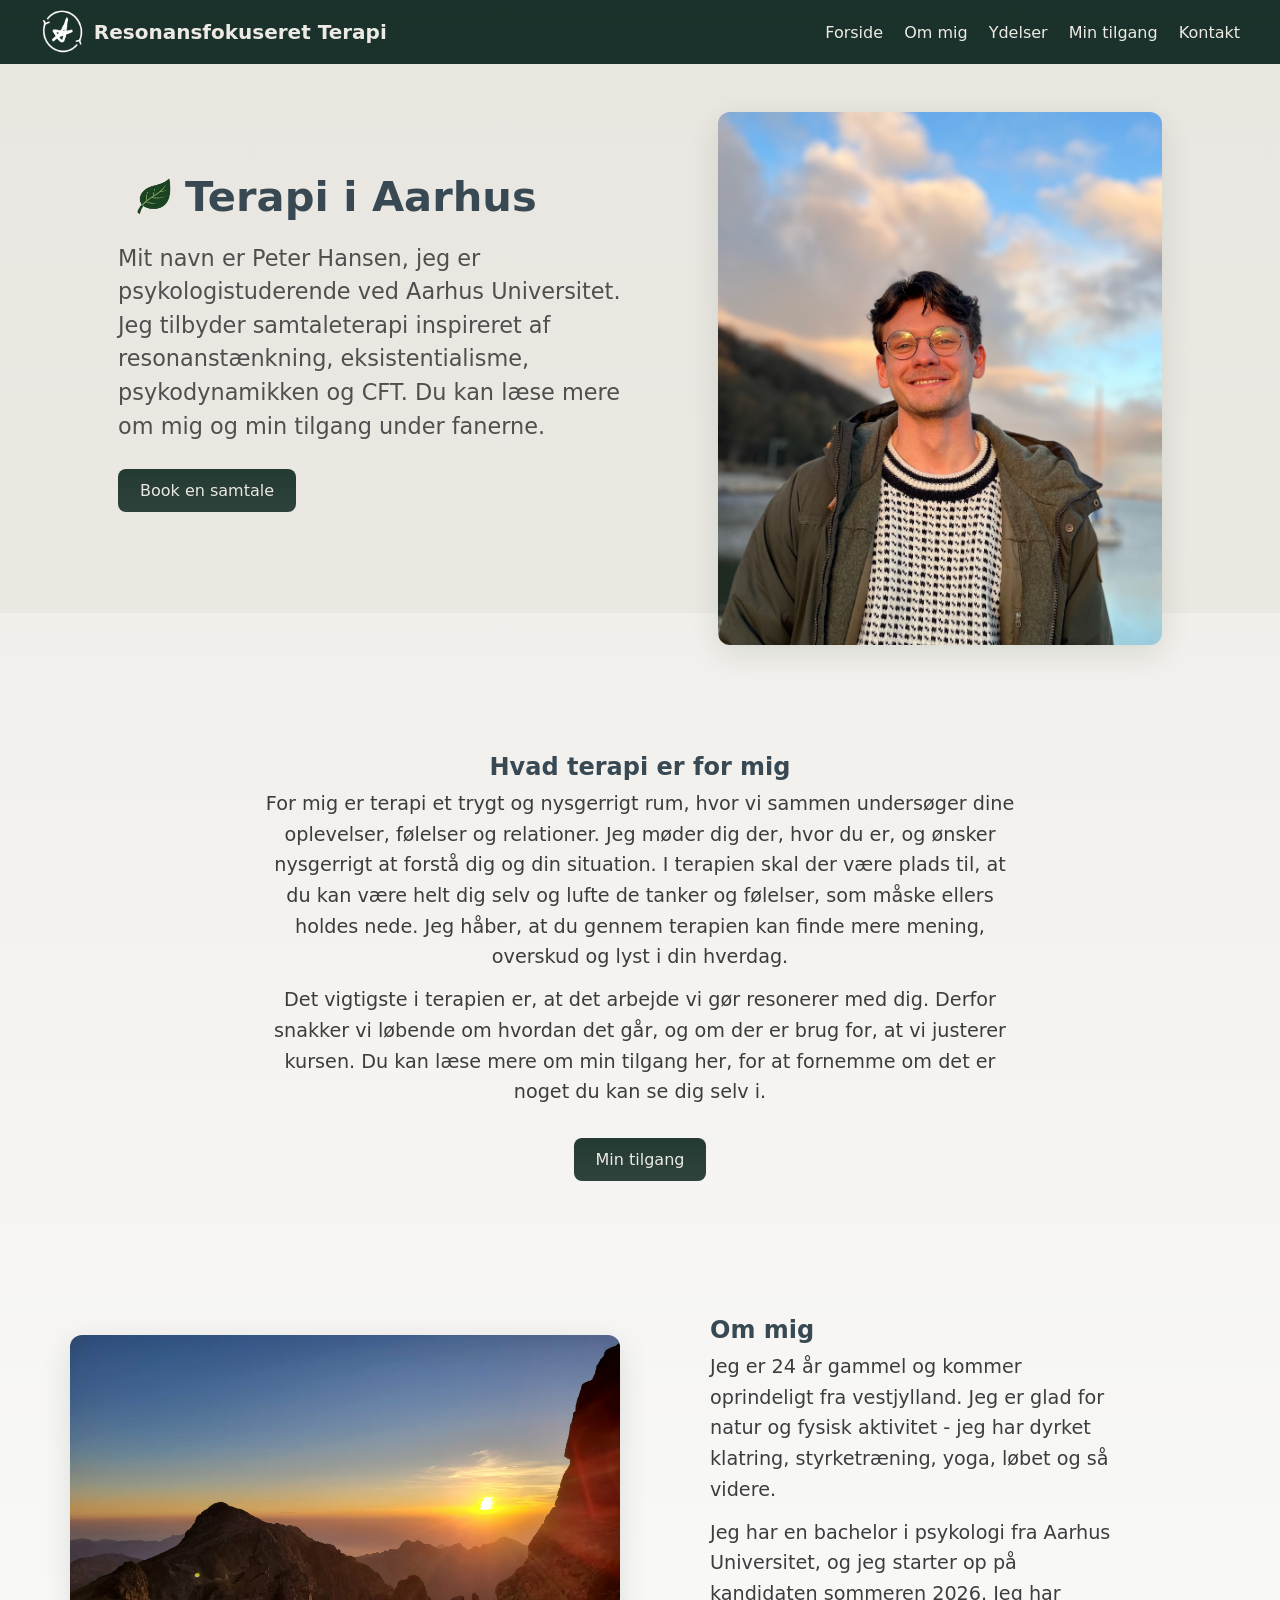
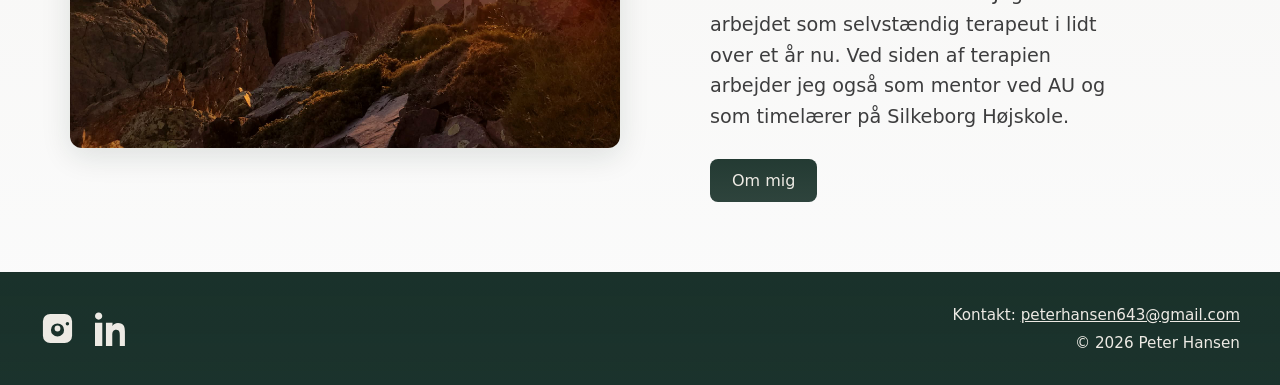
==== index.html @ 518ae694 "Rename Index.html to index.html for GitHub Pages" ====
<!DOCTYPE html>
<html lang="da">
<head>
  <meta charset="UTF-8">
  <meta name="viewport" content="width=device-width,initial-scale=1">
  <title>RFT - Aarhus</title>
  <meta name="description" content="Samtaleterapi og undervisning med fokus på nærvær, praktiske værktøjer og balance i hverdagen.">
  <meta name="keywords" content="terapi, samtaleterapi, parterapi, stress, angst, trivsel, undervisning">
  <meta name="author" content="Dit Navn">
  <link rel="canonical" href="Index.html">
  <meta property="og:title" content="Dit Navn | Terapi">
  <meta property="og:description" content="Samtaleterapi og undervisning med fokus på nærvær og konkrete værktøjer.">
  <meta property="og:type" content="website">
  <meta property="og:locale" content="da_DK">
  <meta name="twitter:card" content="summary">
  <link rel="icon" type="image/png" href="/my-favicon/favicon-96x96.png" sizes="96x96" />
  <link rel="icon" type="image/svg+xml" href="/my-favicon/favicon.svg" />
  <link rel="shortcut icon" href="/my-favicon/favicon.ico" />
  <link rel="apple-touch-icon" sizes="180x180" href="/my-favicon/apple-touch-icon.png" />
  <link rel="manifest" href="/my-favicon/site.webmanifest" />
  <link rel="stylesheet" href="style.css">
</head>
<body class="home">

  <header class="site-header">
    <div class="container header-inner">
      <a href="Index.html" class="brand" aria-label="Forside">
        <img src="images/logo.png" alt="Logo" class="site-logo">
        <h1 class="site-title">Resonansfokuseret Terapi</h1>
      </a>
      <nav class="main-nav">
        <a href="Index.html">Forside</a>
        <a href="about.html">Om mig</a>
        <a href="services.html">Ydelser</a>
        <a href="approach.html">Min tilgang</a>
        <a href="contact.html">Kontakt</a>
      </nav>
      <button class="mobile-menu-toggle" aria-label="Åben menu" aria-expanded="false">
        <span class="hamburger"></span>
      </button>
      <nav class="mobile-nav" aria-hidden="true">
        <a href="Index.html">Forside</a>
        <a href="about.html">Om mig</a>
        <a href="services.html">Ydelser</a>
        <a href="approach.html">Min tilgang</a>
        <a href="contact.html">Kontakt</a>
      </nav>
    </div>
  </header>

  <main>
    <section class="hero">
      <div class="container hero-grid">
        <div class="hero-left">
          <h2 class="with-icon">Terapi i Aarhus</h2>
          <p>Mit navn er Peter Hansen, jeg er psykologistuderende ved Aarhus Universitet. Jeg tilbyder samtaleterapi inspireret af resonanstænkning, eksistentialisme, psykodynamikken og CFT. Du kan læse mere om mig og min tilgang under fanerne.</p>
          <a href="contact.html" class="button">Book en samtale</a>
        </div>
        <div class="hero-right">
          <img src="images/profil.webp" alt="Profilbillede" loading="lazy">
        </div>
      </div>
    </section>

    <section class="therapy container">
      <h3>Hvad terapi er for mig</h3>
      <p class="desktop-only">For mig er terapi et trygt og nysgerrigt rum, hvor vi sammen undersøger dine oplevelser, følelser og relationer. Jeg møder dig der, hvor du er, og ønsker nysgerrigt at forstå dig og din situation. I terapien skal der være plads til, at du kan være helt dig selv og lufte de tanker og følelser, som måske ellers holdes nede. Jeg håber, at du gennem terapien kan finde mere mening, overskud og lyst i din hverdag.</p>
      <p class="desktop-only">Det vigtigste i terapien er, at det arbejde vi gør resonerer med dig. Derfor snakker vi løbende om hvordan det går, og om der er brug for, at vi justerer kursen. Du kan læse mere om min tilgang her, for at fornemme om det er noget du kan se dig selv i.</p>
      <p class="mobile-only">For mig er terapi et trygt og nysgerrigt rum, hvor vi sammen undersøger dine oplevelser, følelser og relationer. Jeg møder dig der, hvor du er, og ønsker nysgerrigt at forstå dig og din situation. Jeg håber, at du gennem terapien kan finde mere mening, overskud og lyst i din hverdag.</p>
      <a href="approach.html" class="button">Min tilgang</a>
    </section>

    <section class="about container about-section">
      <div class="about-grid">
        <div class="about-left">
          <img src="images/sunset.webp" alt="Om mig" loading="lazy">
        </div>
        <div class="about-right">
          <h3>Om mig</h3>
          <p>Jeg er 24 år gammel og kommer oprindeligt fra vestjylland. Jeg er glad for natur og fysisk aktivitet - jeg har dyrket klatring, styrketræning, yoga, løbet og så videre.</p>
          <p>Jeg har en bachelor i psykologi fra Aarhus Universitet, og jeg starter op på kandidaten sommeren 2026. Jeg har arbejdet som selvstændig terapeut i lidt over et år nu. Ved siden af terapien arbejder jeg også som mentor ved AU og som timelærer på Silkeborg Højskole.</p>
          <a href="about.html" class="button">Om mig</a>
        </div>
      </div>
    </section>
  </main>

  <footer class="site-footer">
    <div class="container">
      <div class="footer-left">
        <div class="footer-social">
          <a href="https://www.instagram.com/resonansfokuseret_terapi/" target="_blank" rel="noopener noreferrer" aria-label="Instagram">
            <svg viewBox="0 0 24 24" aria-hidden="true" focusable="false" xmlns="http://www.w3.org/2000/svg"><path d="M7 2h10a5 5 0 0 1 5 5v10a5 5 0 0 1-5 5H7a5 5 0 0 1-5-5V7a5 5 0 0 1 5-5zm5 6.5A4.5 4.5 0 1 0 16.5 13 4.5 4.5 0 0 0 12 8.5zm6.8-.9a1.2 1.2 0 1 0 1.2 1.2 1.2 1.2 0 0 0-1.2-1.2zM12 10a2 2 0 1 1-2 2 2 2 0 0 1 2-2z"/></svg>
          </a>
          <a href="https://www.linkedin.com/in/peter-hansen-698b96294" target="_blank" rel="noopener noreferrer" aria-label="LinkedIn">
            <svg viewBox="0 0 24 24" aria-hidden="true" focusable="false" xmlns="http://www.w3.org/2000/svg"><path d="M4.98 3.5C4.98 4.88 3.88 6 2.5 6S0 4.88 0 3.5 1.12 1 2.5 1 4.98 2.12 4.98 3.5zM0 8h5v16H0V8zm7.5 0H12v2.2h.07c.52-.98 1.8-2.01 3.7-2.01 4 0 4.74 2.63 4.74 6.05V24H17v-7.2c0-1.72-.03-3.94-2.4-3.94-2.4 0-2.76 1.87-2.76 3.8V24H7.5V8z"/></svg>
          </a>
        </div>
      </div>
      <div class="footer-right">
        <p><span class="desktop-only">Kontakt: </span><a href="mailto:peterhansen643@gmail.com">peterhansen643@gmail.com</a></p>
        <p>© 2026 Peter Hansen</p>
      </div>
    </div>
  </footer>

  <script>
    (function(){
      var header = document.querySelector('.site-header');
      if(!header) return;
      var btn = header.querySelector('.mobile-menu-toggle');
      var nav = header.querySelector('.mobile-nav');
      if(!btn || !nav) return;
      function closeNav(){
        nav.classList.remove('open');
        nav.setAttribute('aria-hidden','true');
        btn.setAttribute('aria-expanded','false');
      }

      function outsideHandler(e){
        if(!header.contains(e.target)){
          closeNav();
          document.removeEventListener('click', outsideHandler);
          document.removeEventListener('keydown', escHandler);
          window.removeEventListener('scroll', scrollHandler);
          document.removeEventListener('touchmove', scrollHandler);
        }
      }

      function escHandler(e){
        if(e.key === 'Escape'){
          closeNav();
          document.removeEventListener('click', outsideHandler);
          document.removeEventListener('keydown', escHandler);
          window.removeEventListener('scroll', scrollHandler);
          document.removeEventListener('touchmove', scrollHandler);
        }
      }

      function scrollHandler(){
        closeNav();
        document.removeEventListener('click', outsideHandler);
        document.removeEventListener('keydown', escHandler);
        window.removeEventListener('scroll', scrollHandler);
        document.removeEventListener('touchmove', scrollHandler);
      }

      btn.addEventListener('click', function(e){
        e.stopPropagation();
        var opened = nav.classList.toggle('open');
        nav.setAttribute('aria-hidden', opened ? 'false' : 'true');
        btn.setAttribute('aria-expanded', opened ? 'true' : 'false');
        if(opened){
          setTimeout(function(){
            document.addEventListener('click', outsideHandler);
            document.addEventListener('keydown', escHandler);
            window.addEventListener('scroll', scrollHandler, {passive:true});
            document.addEventListener('touchmove', scrollHandler, {passive:true});
          },0);
        } else {
          document.removeEventListener('click', outsideHandler);
          document.removeEventListener('keydown', escHandler);
          window.removeEventListener('scroll', scrollHandler);
          document.removeEventListener('touchmove', scrollHandler);
        }
      });

      nav.addEventListener('click', function(e){ e.stopPropagation(); });
    })();
  </script>

  </body>
  </html>
---- style.css ----
:root{
  --bg: #EDEAE4;
  --paper: #DCD8D0;
  --primary: #384953;
  --ink: #2D2D2E;
  --border: #DBDDBD;
  --wood: #645B39;
  --accent: #966A4B;
  --max-w: 1000px;
}

/* Homepage: make the sunset/about-left image visually 90vw and centered on mobile */
@media (max-width:900px){
  .home .about-left img{
    width:90vw !important;
    max-width:90vw !important;
    margin:0 5vw !important;
    display:block !important;
    box-sizing:border-box !important;
  }
}

/* Ensure consistent left/right inset for all text inside the approach page on mobile */
@media (max-width:900px){
  .approach-page{
    padding-left:18px !important;
    padding-right:18px !important;
    box-sizing:border-box;
  }
  .approach-page h2,
  .approach-page p,
  .approach-page .approach-text,
  .approach-page .pair-text{
    margin-left:0 !important;
    margin-right:0 !important;
    padding-left:0 !important;
    padding-right:0 !important;
    box-sizing:border-box;
  }
}
/* Mobile: slightly larger headings that include the icon */
@media (max-width:900px){
  .with-icon{font-size:1.4rem !important;line-height:1.25 !important}
}

*{box-sizing:border-box}

body {
  font-family: system-ui, -apple-system, "Segoe UI", Roboto, Arial, sans-serif;
  margin: 0;
  color: var(--ink);
  background: linear-gradient(180deg, var(--bg), rgba(56,73,83,0.02));
  -webkit-font-smoothing:antialiased;
}

/* Layout: make page a column so footer can stick to bottom when content is short */
body{display:flex;flex-direction:column;min-height:100vh}
main{flex:1}

.container{
  max-width: var(--max-w);
  margin: 0 auto;
  padding: 0 20px;
}

/* Tweak spacing for the about page main heading on mobile: less space above,
   more space below so layout reads better on narrow screens */
@media (max-width:900px){
  .about-page .about-text h2{margin-top:8px !important; margin-bottom:14px !important}
}

/* Further refine about page mobile spacing: increase space under h2, reduce
   gap between intro text and photo */
@media (max-width:900px){
  .about-page .about-text h2{margin-bottom:22px !important}
  .about-page .about-text p{margin-bottom:12px}
  .about-page .about-intro{gap:12px}
  .about-page .about-photo img{margin-top:8px !important}
}

/* Tighten spacing and make photo 80% width on mobile */
@media (max-width:900px){
  .about-page .about-intro{gap:8px !important}
  .about-page .about-text p{margin-bottom:8px !important}
  .about-page .about-photo img{max-width:80% !important;width:80% !important;margin-top:4px !important}
}

/* Ensure the about photo is centered on mobile */
@media (max-width:900px){
  .about-page .about-photo{justify-content:center !important;display:flex !important}
  .about-page .about-photo img{margin-left:auto !important;margin-right:auto !important;display:block !important}
}

.site-header{
  background-color: var(--primary);
  background-image: linear-gradient(180deg, #183028f2, #183028e6);
}
/* Ensure header can anchor absolute-positioned mobile nav */
.site-header{position:relative;z-index:1000}

/* Make header/footer containers full width so their contents can reach closer to the page edges */
.site-header .container,
.site-footer .container{
  max-width: 100%;
  height: 4rem;
  margin: 0; /* ensure the container spans the full viewport */
  padding: 0 40px; /* larger horizontal padding so content isn't flush to the edge */
}

.site-header .header-inner{
  width: 100%;
}

.site-header .site-title{color:var(--bg)}
.site-header .main-nav a{color:var(--bg)}
.site-header .main-nav a:hover{opacity:0.9}

.header-inner{
  display:flex;
  align-items:center;
  justify-content:space-between;
  padding:20px 0;
}

.site-logo{height:48px;width:auto;margin-right:0;display:block}
.brand{display:flex;align-items:center;gap:10px;text-decoration:none;color:inherit}
.site-title{margin:0;color:var(--primary);font-size:1.25rem;display:flex;align-items:center}

/* Small inline logo placed inside the site title (homepage) */
.site-title .title-logo{width:28px;height:auto;margin-right:8px;display:inline-block;vertical-align:middle}
@media (max-width:600px){
  .site-title .title-logo{width:22px;margin-right:6px}
}

.main-nav a{color:var(--primary);text-decoration:none;margin-left:16px;font-weight:500}
.main-nav a:hover{color:var(--primary);opacity:0.85}

.hero{
  background-color:var(--bg);
  position:relative;
  overflow:visible;
}
.hero .container{max-width:1100px}
.hero::before{content:"";position:absolute;inset:0;background:linear-gradient(180deg, rgba(56,73,83,0.02), rgba(56,73,83,0.01));pointer-events:none}
.hero-grid{display:flex;align-items:center;gap:40px}
.hero-left{flex:1;text-align:left;padding:8px}
.hero-right{flex:0 0 460px;display:flex;justify-content:center;padding:8px;transform: translateY(40px);}
.hero-right img{width:100%;max-width:460px;border-radius:12px;box-shadow:0 8px 30px rgba(18,40,30,0.12);object-fit:cover}
.hero .hero-left h2{color:var(--primary);font-size:2.4rem;margin:0 5px 12px}
.hero .hero-left p{max-width:640px;margin:0 0 12px;color:rgba(45,45,46,0.82);font-size:1.4rem; line-height: 1.5;}

@media (max-width:900px){
  .hero-grid{flex-direction:column}
  .hero-right{flex:0 0 auto;transform:none;display:flex;justify-content:center;margin-top:18px}
  .hero-right img{max-width:100%;height:auto}
  .hero{padding:50px 0}
}

/* About section: mobile-only adjustments — center text/button and smaller image under text */
@media (max-width:900px){
  .about-section .about-grid{flex-direction:column;gap:18px}
  .about-right{width:100%;text-align:center}
  .about-right h3{font-size:1.5rem;margin-top:24px;margin-bottom:8px;color:var(--primary)}
  .about-right p{font-size:1.2rem;line-height:1.6;color:rgba(45,45,46,0.92);margin:8px auto 12px}
  .about-right .button{display:inline-block;margin:14px auto}
  .about-left{order:2;display:block}
  .about-left img{max-width:240px;width:70%;height:auto;margin:10px auto 0;display:block;transform:none;border-radius:10px}
}

/* Therapy: show alternate paragraph on mobile and add small horizontal margins */
.therapy .mobile-only{display:none}
.therapy .desktop-only{display:block}

@media (max-width:900px){
  .therapy .desktop-only{display:none}
  .therapy .mobile-only{display:block;margin:0 18px;color:rgba(45,45,46,0.92);font-size:1.15rem;line-height:1.6}
}



.button{display:inline-block;background:linear-gradient(180deg, rgba(24,48,40,0.95), rgba(24,48,40,0.9));color:var(--bg);padding:12px 22px;border-radius:8px;text-decoration:none;margin-top:14px;}
.button:hover{filter:brightness(0.95)}

/* Heading icon: default = small colored dot on non-home pages; homepage uses image */
.with-icon{display:inline-flex;align-items:center}
.with-icon::before{
  /* default: simple dot (used on all pages unless overridden by .home) */
  content:"";
  display:inline-block;
  width:10px;height:10px;margin-left:6px;margin-right:10px;flex:0 0 10px;
  background-color:#183028f2;border-radius:50%;
}

/* Homepage override: use the full image icon */
.home .with-icon::before{
  content:"";
  display:inline-block;
  width:65px;height:65px;margin-left:2px;margin-right:4px;flex:0 0 56px;
  background-image: url("images/icon.png");
  background-size:65px 65px;background-repeat:no-repeat;background-position:center;
  background-color:transparent;border-radius:0;
}

@media (max-width:900px){
  .approach-page .approach-intro{margin-top:6px !important}
  .approach-page .approach-photo img{max-width:90% !important;width:90% !important;margin:6px auto 0 !important;display:block !important}
  /* Reduce top spacing above the first h3 inside the services intro on mobile */
  .services .services-text article h3{margin-top:13px !important}
  /* Reduce space above the paragraph that follows the services-intro block */
  .services .services-intro + p{margin-top:1px !important}
  /* On mobile the grid becomes column: prevent the left column's fixed
     flex-basis (set for desktop) from becoming a large height value. */
  .about-left{flex:0 0 auto; width:100%}
  .about-left img{max-width:80%;width:80%;height:auto;margin:10px auto 0;display:block;transform:none;border-radius:10px}
}

/* Ensure the main about heading is indented the same as the intro text on mobile */
@media (max-width:900px){
  .about-page .about-text h2{padding-left:18px;padding-right:18px;box-sizing:border-box}
}

/* Align following headings, paragraphs and button to the same horizontal inset as
   the intro text on mobile */
@media (max-width:900px){
  .about-page > h3,
  .about-page > p {
    padding-left:18px !important;
    padding-right:18px !important;
    box-sizing:border-box;
  }
  .about-page .button{
    display:inline-block !important;
    margin:16px 18px 0 !important;
  }
}

/* Slightly larger body text for the about page (only top-level h3/p inside .about-page) */
.about-page > h3{font-size:1.5rem;margin-top:35px;margin-bottom:8px;color:var(--primary)}
.about-page > p{font-size:1.2rem;line-height:1.6;color:rgba(45,45,46,0.92);margin-bottom:12px}

/* Adjust margin-top for paragraphs in the about page */
.about-page > p{margin-top:8px;}

@media (max-width:900px){
  /* Remove the large section padding (inline style) on small screens and
     remove any top margin on the intro so the image sits closer to the
     preceding text. */
  .approach-page{padding-top:6px !important;padding-bottom:18px !important}
  .approach-page .approach-intro{margin-top:0 !important}
  /* Make all approach-page images narrower and centered on mobile */
  .approach-page .approach-photo img,
  .approach-page .pair-photo img,
  .approach-page .approach-pair .pair-photo img,
  .approach-page .approach-pair.img40 .pair-photo img{
    max-width:90% !important;
    width:90% !important;
    margin:0 auto !important;
    display:block !important;
  }
}
.services-list li{background:var(--paper);padding:16px;border-radius:8px;box-shadow:0 1px 6px rgba(56,73,83,0.04);color:#233; border-left:4px solid var(--primary)}

.gallery{padding:30px 0}
.gallery-grid{display:grid;grid-template-columns:repeat(auto-fit,minmax(220px,1fr));gap:14px}

/* About section on homepage: text left, image right */
.about-section{padding-top:40px;margin-bottom: 70px;}
.about-grid{display:flex;align-items:center;gap:0;}
.about-right{flex:1;text-align:left}
.about-right h3{color:var(--primary);margin-bottom:8px}
.about-right p{color:rgba(45,45,46,0.88);line-height:1.6;margin:8px 0}
.about-left{flex:0 0 550px;display:flex;justify-content:flex-start}
/* make the image scale to the left column so the right column can grow */
.about-left img{width:100%;max-width:550px;height:auto;border-radius:12px;box-shadow:0 8px 30px rgba(18,40,30,0.12);object-fit:cover;transform:translateX(-90px)}

@media (max-width:900px){
  .about-grid{flex-direction:column-reverse;gap:18px}
  .about-right img{max-width:100%;height:auto}
  .about-left img{width:100%;max-width:100%;height:auto;transform:none}
}

/* Constrain about page profile image specifically (override if necessary) */
.about-page .about-photo img,
.about-photo img{
  width:100%;
  max-width:220px;
  height:auto;
  border-radius:10px;
  box-shadow:0 8px 24px rgba(18,40,30,0.12);
  object-fit:cover;
  transform:none !important;
}

/* Layout for the about page intro: 75% text / 25% photo */
.about-page .about-intro{display:flex;align-items:flex-start;gap:20px;margin-bottom:0;}
.about-page .about-text{flex:0 0 60%}
.about-page .about-text p{font-size: 1.3rem;line-height: 1.8rem;}
.about-page .about-text h2{font-size: 2.5rem;margin-bottom: 10px;margin-top: 60px;}
.about-page .about-photo{flex:0 0 40%;display:flex;justify-content:flex-end}
.about-page .about-photo img{margin-top:50px;width:100%;max-width:400px;height:auto;border-radius:10px;box-shadow:0 8px 24px rgba(18,40,30,0.12);object-fit:cover}

.container.about-page {line-height: 1.4rem;}

@media (max-width:900px){
  .about-page .about-intro{flex-direction:column;gap:25px}
  .about-page .about-photo{justify-content:flex-start}
  .about-page .about-photo img{max-width:100%}
}

@media (max-width:900px){
  .about-page .about-photo img,
  .about-photo img{max-width:100%}
}

.therapy{padding:105px 0 60px;text-align:center}
.therapy h3{font-size:1.5rem;margin-top:35px;margin-bottom:8px;color:var(--primary)}
.therapy p{max-width:760px;margin:8px auto;color:rgba(45,45,46,0.92);font-size:1.2rem;line-height:1.6;margin-bottom:12px}
.therapy .button{margin-top:18px}

/* Match about page typography for homepage about-section */
.about-section h3{font-size:1.5rem;margin-top:35px;margin-bottom:8px;color:var(--primary)}
.about-section p{font-size:1.2rem;line-height:1.6;color:rgba(45,45,46,0.92);margin-top:8px;margin-bottom:12px}

@media (max-width:600px){
  .therapy h3,.about-section h3{font-size:1.12rem}
  .therapy p,.about-section p{font-size:1rem}
}

/* Services page: match about page typography */
.services h2{font-size:2rem;color:var(--primary);margin-bottom:12px}
.services h3{font-size:1.5rem;margin-top:35px;margin-bottom:8px;color:var(--primary)}
.services p{font-size:1.2rem;line-height:1.6;color:rgba(45,45,46,0.92);margin-top:8px;margin-bottom:12px}
.services ul{max-width:760px;margin:8px 0 18px 0;color:rgba(45,45,46,0.92);line-height:1.6}

/* Contact page typography: match about/services for consistent look */
.contact-page h2{font-size:2rem;color:var(--primary);margin-bottom:12px}
.contact-page p{font-size:1.2rem;line-height:1.6;color:rgba(45,45,46,0.92);margin-top:8px;margin-bottom:12px}

@media (max-width:600px){
  .contact-page h2{font-size:1.12rem}
  .contact-page p{font-size:1rem}
}

/* Mobile: increase space above the Contact page h2 and increase its size
   — add ~15px to the previous top margin so the heading sits visibly lower. */
@media (max-width:900px){
  .contact-page h2{margin-top:37px !important;margin-bottom:10px !important;font-size:1.75rem !important}
}

/* Contact grid: text left (60%), image right (40%) */
.contact-grid{display:flex;align-items:flex-start;gap:24px}
.contact-grid .contact-text{flex:0 0 60%}
.contact-grid .contact-photo{flex:0 0 40%;display:flex;justify-content:flex-end}
.contact-grid .contact-photo img{width:100%;height:auto;border-radius:10px;box-shadow:0 8px 24px rgba(18,40,30,0.12);object-fit:cover}
.contact-grid .contact-text {margin-top: 30px;}

@media (max-width:900px){
  .contact-grid{flex-direction:column;gap:18px}
  .contact-grid .contact-photo{justify-content:flex-start}
  .contact-grid .contact-photo img{max-width:100%}
}

/* Add horizontal inset for contact text on mobile so content doesn't touch edges */
@media (max-width:900px){
  .contact-grid .contact-text{padding-left:18px !important;padding-right:18px !important;box-sizing:border-box}
}

/* Ensure contact image visually fills most of the viewport on mobile */
@media (max-width:900px){
  .contact-grid .contact-photo img{
    width:90vw !important;
    max-width:90vw !important;
    margin:0 5vw !important;
    display:block !important;
    box-sizing:border-box !important;
  }
}

/* Prevent main from stretching to fill viewport on mobile so footer sits close to content */
@media (max-width:900px){
  main{flex:0 0 auto}
}

/* Fix: remove large vertical gap on the Contact page for small screens.
   The page had an inline `padding:40px 0;` on the section and
   `.contact-text` also used `margin-top:30px;` which together created
   a much larger gap than the h2 margin alone. Override these only on
   mobile so desktop is unchanged. */
@media (max-width:900px){
  .contact-page{padding-top:12px !important;padding-bottom:18px !important}
  .contact-grid .contact-text{margin-top:0 !important;padding-top:10px !important}
  .contact-page .contact-text h2{margin-top:6px !important}
}

/* Larger gap before the second article heading (Korte kurser og workshops) */
.services article + article h3{margin-top:48px}

@media (max-width:600px){
  .services h3{font-size:1.12rem}
  .services p{font-size:1rem}
}

/* Services page: tighten heading spacing and slightly reduce list font-size on mobile */
@media (max-width:900px){
  /* stronger selectors: match actual DOM structure and ensure rules apply */
  .services .services-text h2{margin-bottom:5px !important}
  .services ul{margin:4px 0 2px 0 !important; padding-left:18px !important}
  .services ul li{font-size:1rem !important}
  .services .services-intro + p{margin-top:1px !important}
  /* Make article paragraphs inside .services-text match list font-size on mobile */
  .services .services-text article p{font-size:1rem !important;line-height:1.6 !important;margin-bottom:10px !important}
}
.services-intro{display:flex;align-items:flex-start;gap:20px;margin-top:20px;margin-bottom:26px}
.services-text{flex:0 0 55%}
.services-text h2{font-size:2.5rem;margin-bottom:10px;color:var(--primary)}
.services-text p,.services-text ul{font-size:1.2rem;line-height:1.6;color:rgba(45,45,46,0.92)}
.services-photo{flex:0 0 45%;display:flex;justify-content:flex-end;padding-top:130px}
.services-photo img{width:100%;max-width:380px;border-radius:10px;box-shadow:0 8px 24px rgba(18,40,30,0.12);object-fit:cover}
.services > p:last-child{margin-bottom:50px;}
@media (max-width:900px){
  .services-intro{flex-direction:column-reverse;gap:14px}
  .services-photo{justify-content:flex-start;padding-top:0}
  .services-photo img{max-width:100%}
}
.img-card{background:var(--paper);border-radius:10px;overflow:hidden;box-shadow:0 6px 22px rgba(56,73,83,0.06)}
.img-card img{display:block;width:100%;height:220px;object-fit:cover}
.img-caption{padding:10px 12px;color:var(--primary);font-size:0.95rem}

.small{color:var(--primary);font-size:0.9rem}

.site-footer{padding:24px 0;border-top:1px solid rgba(0,0,0,0.06);background-color:var(--primary);background-image:linear-gradient(180deg, rgba(24,48,40,0.95), rgba(24,48,40,0.9));font-size:0.95rem;color:var(--bg)}
.site-footer a{color:var(--bg)}
.site-footer .container{display:flex;align-items:center;justify-content:space-between;gap:16px}
.footer-left{display:flex;align-items:center;gap:12px}
.footer-right p{margin:0;}
.footer-right{display:flex;flex-direction:column;align-items:flex-end;gap:10px;}
.footer-social{display:flex;align-items:center;gap:20px}
.footer-social a{display:inline-flex;align-items:center;justify-content:center;color:var(--bg);text-decoration:none}
.footer-social svg{width:35px;height:35px;fill:currentColor}

@media (max-width:600px){
  .site-footer .container{flex-direction:column;align-items:center;text-align:center}
  .footer-right{text-align:center}
}

@media (max-width:600px){
  .site-header .container,
  .site-footer .container{padding:0 20px}
}

@media (max-width:600px){
  .header-inner{flex-direction:row;gap:12px;align-items:center;justify-content:space-between}
  .site-title{font-size:1.1rem}
  .site-logo{height:40px}
  .main-nav a{margin-left:0;margin-right:14px}
  .hero h2{font-size:1.3rem}
  .therapy{padding:40px 0 40px}
  /* ensure header container auto-height on very small screens */
  .site-header .container{height:auto;padding:10px 16px}
}

@media (max-width:420px){
  .hero .hero-left h2{font-size:2rem;line-height:1.25}
}

/* Global helper classes for mobile/desktop visibility */
.mobile-only{display:none}
.desktop-only{display:inline}
@media (max-width:900px){
  .mobile-only{display:inline}
  .desktop-only{display:none}
}

/* Ensure mobile-only paragraphs behave as blocks on small screens */
@media (max-width:900px){
  p.mobile-only, .about-page .mobile-only{display:block;margin:0 18px 12px;color:rgba(45,45,46,0.92);font-size:1.2rem;line-height:1.6}
}

/* Mobile menu styles: hide desktop nav on small screens, show toggle */
.mobile-menu-toggle{display:none;background:none;border:0;padding:8px;cursor:pointer}
.mobile-menu-toggle .hamburger{display:block;width:22px;height:2px;background:var(--bg);position:relative}
.mobile-menu-toggle .hamburger::before,.mobile-menu-toggle .hamburger::after{content:"";position:absolute;left:0;width:22px;height:2px;background:var(--bg)}
.mobile-menu-toggle .hamburger::before{top:-7px}
.mobile-menu-toggle .hamburger::after{top:7px}

.mobile-nav{display:none;flex-direction:column;background:var(--paper);padding:12px;border-radius:8px;box-shadow:0 6px 20px rgba(18,40,30,0.08);margin-top:8px}
.mobile-nav a{padding:10px 8px;color:var(--primary);text-decoration:none;border-bottom:1px solid rgba(0,0,0,0.04)}
.mobile-nav a:last-child{border-bottom:0}
.mobile-nav.open{display:flex}

@media (max-width:900px){
  .main-nav{display:none}
  .mobile-menu-toggle{display:inline-flex}
  /* ensure header container can grow so mobile nav isn't clipped */
  .site-header .container{height:auto;padding:12px 20px}
  .header-inner{flex-direction:row;align-items:center;justify-content:space-between}
  .brand{margin-right:auto}
  /* position dropdown below header without expanding it */
  .mobile-nav{position:absolute;left:12px;right:12px;top:100%;margin-top:8px;z-index:1000}
}

@media (min-width:901px){
  .mobile-nav{display:none !important}
  .mobile-menu-toggle{display:none !important}
}

/* Homepage: slightly larger hero h2 on desktop for better emphasis */
@media (min-width:901px){
  .home .hero .hero-left h2.with-icon{
    font-size:2.6rem !important;
    line-height:1.2 !important;
  }
}

/* Also increase the homepage hero H2 on mobile so it's more prominent */
@media (max-width:900px){
  .home .hero .hero-left h2.with-icon{
    font-size:2.0rem !important;
    line-height:1.18 !important;
  }
}

/* Approach page: text left, relatively large image top-right, full-width body paragraphs below */
.approach-page .approach-intro{display:flex;align-items:flex-start;gap:24px;margin-bottom:50px;margin-top: 30px;}
.approach-page .approach-text{flex:0 0 40%}
.approach-page .approach-text h2{font-size:2rem;color:var(--primary);margin-top:8px;margin-bottom:10px}
.approach-page .approach-text p{font-size:1.18rem;line-height:1.7;color:rgba(45,45,46,0.92)}
.approach-page .approach-photo{flex:0 0 60%;display:flex;justify-content:flex-end}
.approach-page .approach-photo img{width:100%;max-width:none;border-radius:12px;box-shadow:0 8px 30px rgba(18,40,30,0.12);object-fit:cover}
.approach-page .approach-body{margin-top:18px}
.approach-page .approach-body p{font-size:1.12rem;line-height:1.7;margin-bottom:14px;color:rgba(45,45,46,0.92)}

@media (max-width:900px){
  .approach-page .approach-intro{flex-direction:column-reverse;gap:18px}
  .approach-page .approach-photo{justify-content:flex-start}
  .approach-page .approach-photo img{max-width:100%}
}

/* Pair block: image left, text right for subsections like 'Eksistentialisme' */
.approach-pair{display:flex;align-items:flex-start;gap:20px;margin-top: 20px;}
.approach-pair .pair-photo{flex:0 0 60%;display:flex;justify-content:flex-start}
.approach-pair .pair-photo img{width:100%;height:auto;border-radius:10px;box-shadow:0 8px 24px rgba(18,40,30,0.12);object-fit:cover;margin-top:80px;}
.approach-pair .pair-text{flex:0 0 40%}
.approach-pair .pair-text h2{margin-top:45px;margin-left: 20px;color:var(--primary);font-size:1.6rem}
.approach-pair .pair-text p{font-size:1.12rem;margin-left: 20px;padding-right:40px;line-height:1.7;color:rgba(45,45,46,0.92)}

@media (max-width:900px){
  .approach-pair{flex-direction:column;gap:14px}
  .approach-pair .pair-photo{order:0}
  .approach-pair .pair-text{order:1}
  .approach-pair .pair-photo img{max-width:100%}
}

/* Variant: small image (40% width) when used for subsections */
.approach-pair.img40 .pair-photo{flex:0 0 45%}
.approach-pair.img40 .pair-text{flex:0 0 55%}
.approach-pair.img40 .pair-photo img{width:100%;height:auto}

@media (max-width:900px){
  .approach-pair.img40{flex-direction:column;gap:14px}
  .approach-pair.img40 .pair-photo{order:0}
  .approach-pair.img40 .pair-text{order:1}
}

/* Force-mobile overrides for the homepage/about-section to ensure styles apply
   even if other rules appear later in the stylesheet. Keeps desktop unchanged. */
@media (max-width:900px){
  .about-section .about-grid{flex-direction:column;gap:18px}
  .about-left{order:2;display:block}
  .about-left img{max-width:80%;width:80%;height:auto;margin:10px auto 0;display:block;transform:none;border-radius:10px}
  .about-right{width:100%;text-align:center!important}
  .about-right h3{font-size:1.5rem;margin-top:24px;margin-bottom:8px;;color:var(--primary)}
  .about-right p{font-size:1.2rem;line-height:1.6;color:rgba(45,45,46,0.92);margin:8px auto 12px}
  .about-right .button{display:inline-block;margin:14px auto}
}

/* Reduce space below about-section on mobile so footer is 30px away */
@media (max-width:900px){
  .about-section{margin-bottom:30px}
}

/* Mobile footer layout: keep icons same size, place them to the left and text to the right, with slightly smaller text */
@media (max-width:600px){
  .site-footer .container{flex-direction:row;align-items:center;justify-content:space-between;padding:12px 20px}
  .footer-left{order:0}
  .footer-right{order:1;display:flex;flex-direction:column;align-items:flex-end;text-align:right;gap:6px;font-size:0.88rem}
  .footer-right p{margin:0;font-size:0.88rem}
  .footer-social{order:0;margin-right:8px}
  .footer-social a{margin-right:8px}
  .site-footer .container{width:100%}
}

/* Strong, late mobile override: ensure .about-left does not keep its desktop
   flex-basis when the about grid stacks vertically. Placed late so it wins
   the cascade on mobile devices. */
@media (max-width:900px){
  .about-section .about-grid .about-left{
    flex: 0 0 auto !important;
    width: 100% !important;
    height: auto !important;
    min-height: 0 !important;
  }
  .about-section .about-grid .about-left img{
    max-width: 80% !important;
    width: 80% !important;
    height: auto !important;
    margin: 10px auto 0 !important;
    display:block !important;
  }
}

/* Approach page: reduce top spacing above the intro image and limit image
   width to 80% on mobile for a tighter layout */
@media (max-width:900px){
  .approach-page .approach-intro{margin-top:0 !important}
  .approach-page .approach-photo img{max-width:90% !important;width:90% !important;margin:8px auto 0 !important;display:block !important}
}

/* High-specificity mobile override: make approach images use 90vw so they
   visually fill more of the viewport on small screens and ignore container
   padding that would otherwise shrink them. */
@media (max-width:900px){
  .approach-page img,
  .approach-page .approach-photo img,
  .approach-page .pair-photo img,
  .approach-page .approach-pair .pair-photo img{
    width:90vw !important;
    max-width:90vw !important;
    margin-left:0 !important;
    margin-right:0 !important;
    padding-left:0 !important;
    padding-right:0 !important;
    display:block !important;
    box-sizing:border-box !important;
  }
}

/* Extra specific rule for the smaller variant used at the bottom of the page */
@media (max-width:900px){
  section.approach-page .approach-pair.img40 .pair-photo img{
    width:90vw !important;
    max-width:90vw !important;
    margin-left:0 !important;
    margin-right:0 !important;
    padding-left:0 !important;
    padding-right:0 !important;
    display:block !important;
    box-sizing:border-box !important;
  }
}

/* Strong, late override specifically for the homepage about image so
   it can visually span the viewport on small screens despite other rules */
@media (max-width:900px){
  .home .about-section .about-grid .about-left img,
  .home .about-left img{
    width:90vw !important;
    max-width:90vw !important;
    margin:0 !important;
    display:block !important;
    box-sizing:border-box !important;
    position:relative !important;
    left:50% !important;
    transform:translateX(-50%) !important;
  }
}
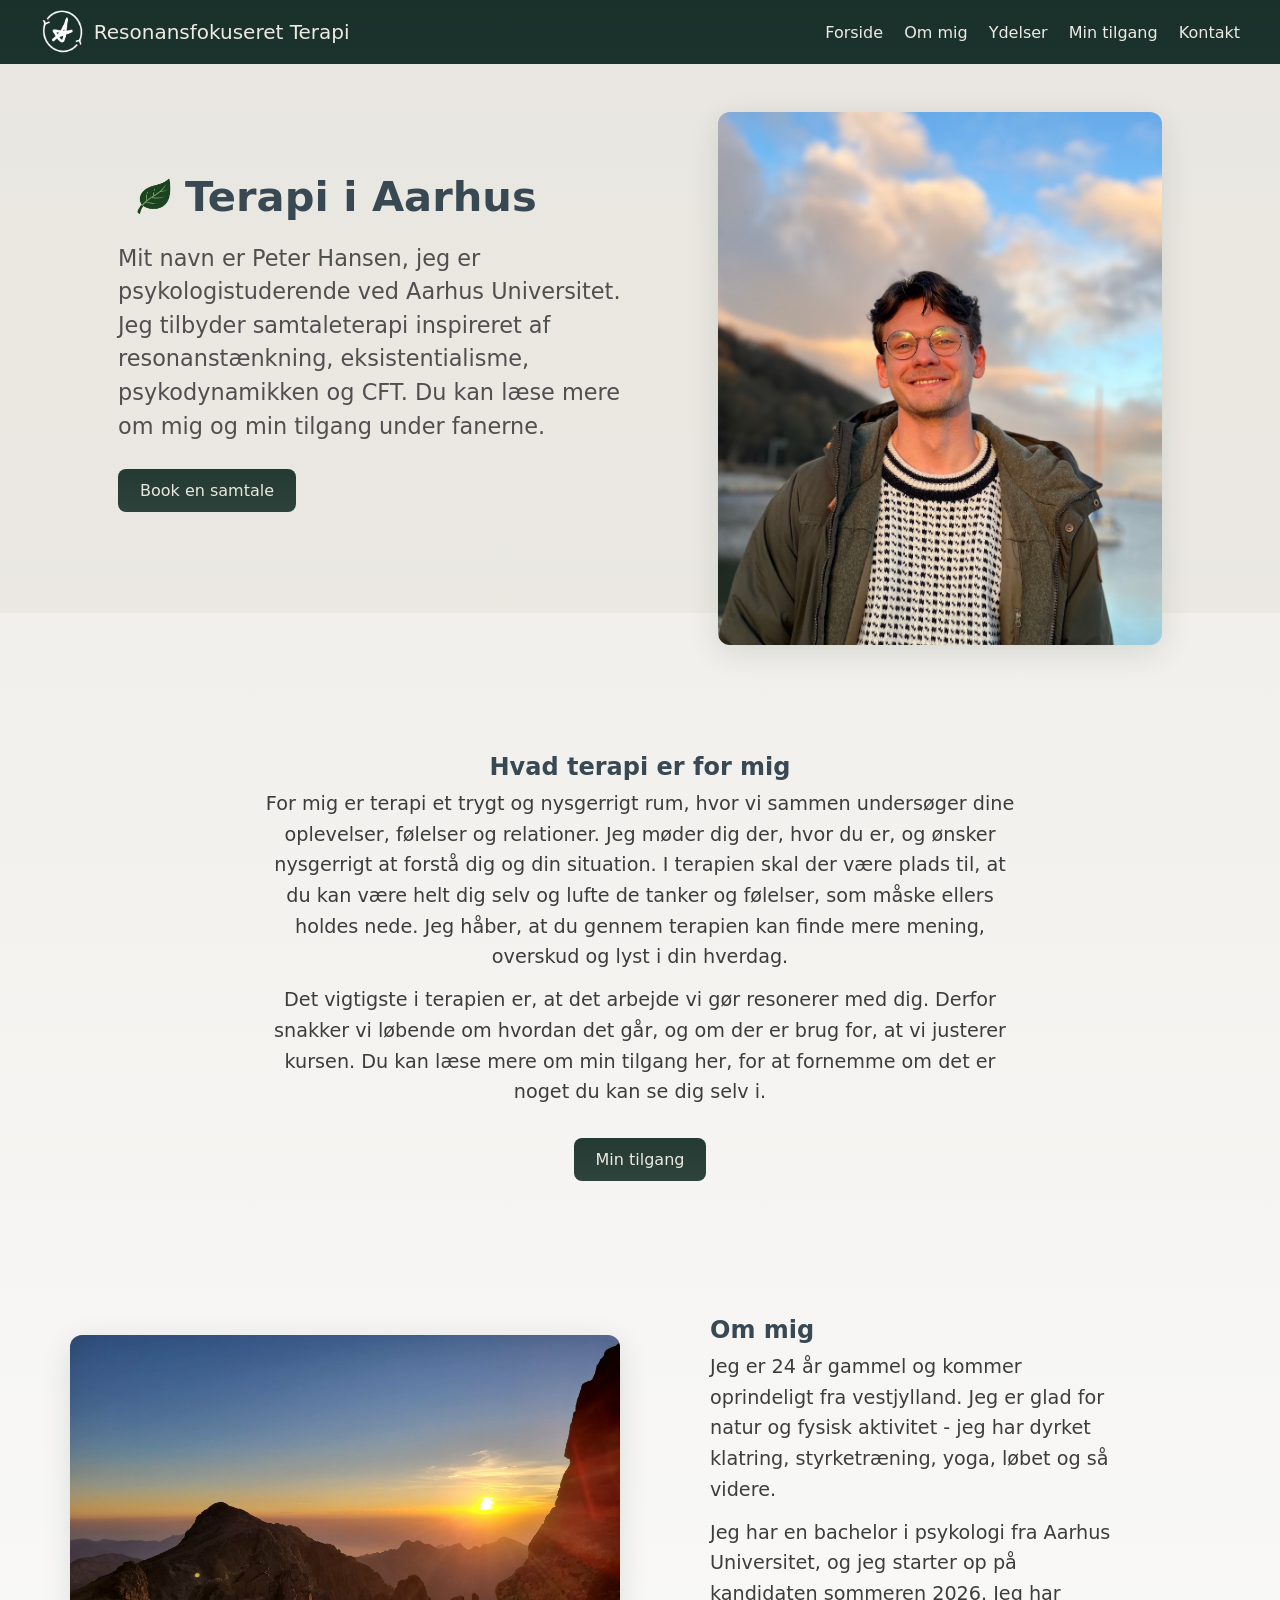
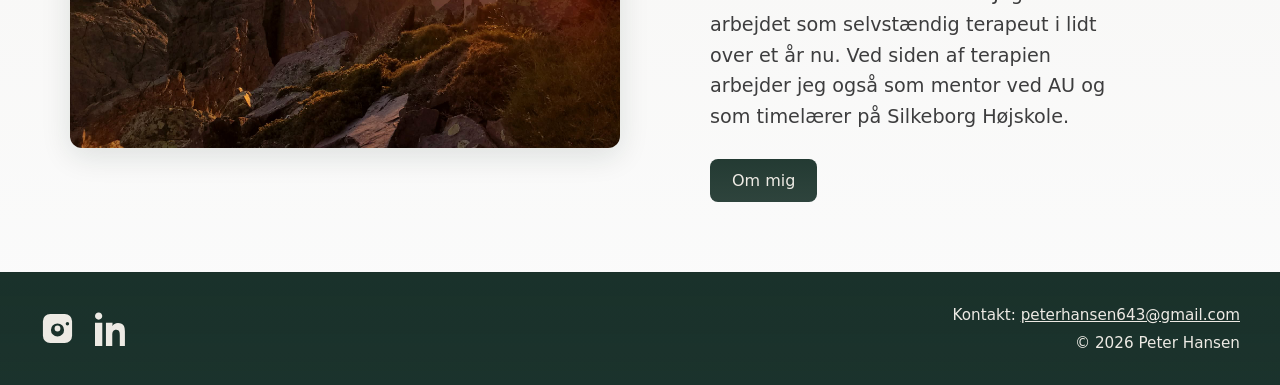
==== commit 393e1dd5: "Opdatering af SEO" ====
--- a/index.html
+++ b/index.html
@@ -3,33 +3,95 @@
 <head>
   <meta charset="UTF-8">
   <meta name="viewport" content="width=device-width,initial-scale=1">
-  <title>RFT - Aarhus</title>
-  <meta name="description" content="Samtaleterapi og undervisning med fokus på nærvær, praktiske værktøjer og balance i hverdagen.">
-  <meta name="keywords" content="terapi, samtaleterapi, parterapi, stress, angst, trivsel, undervisning">
-  <meta name="author" content="Dit Navn">
-  <link rel="canonical" href="Index.html">
-  <meta property="og:title" content="Dit Navn | Terapi">
-  <meta property="og:description" content="Samtaleterapi og undervisning med fokus på nærvær og konkrete værktøjer.">
+  <title>Samtaleterapi i Aarhus | Resonansfokuseret Terapi</title>
+  <meta name="description" content="Samtaleterapi og undervisning i Aarhus ved Peter Hansen. Resonansfokuseret tilgang inspireret af Hartmut Rosa, humanisme, eksistentialisme og CFT.">
+  <meta name="keywords" content="samtaleterapi aarhus, terapi aarhus, resonans, hartmut rosa, humanisme, eksistentialisme, compassion fokuseret terapi, cft, undervisning psykologi">
+  <meta name="author" content="Peter Hansen">
+  <meta name="robots" content="index,follow,max-image-preview:large,max-snippet:-1,max-video-preview:-1">
+  <meta name="theme-color" content="#183028">
+  <link rel="canonical" href="https://www.resonansfokuseretterapi.dk/">
+  <link rel="alternate" hreflang="da-DK" href="https://www.resonansfokuseretterapi.dk/">
+  <meta property="og:title" content="Samtaleterapi i Aarhus | Resonansfokuseret Terapi">
+  <meta property="og:description" content="Samtaleterapi og undervisning i Aarhus med fokus på resonans, nærvær og konkrete værktøjer.">
   <meta property="og:type" content="website">
+  <meta property="og:url" content="https://www.resonansfokuseretterapi.dk/">
+  <meta property="og:site_name" content="Resonansfokuseret Terapi">
   <meta property="og:locale" content="da_DK">
-  <meta name="twitter:card" content="summary">
+  <meta property="og:image" content="https://www.resonansfokuseretterapi.dk/images/profil.webp">
+  <meta property="og:image:alt" content="Peter Hansen tilbyder samtaleterapi i Aarhus">
+  <meta name="twitter:card" content="summary_large_image">
+  <meta name="twitter:title" content="Samtaleterapi i Aarhus | Resonansfokuseret Terapi">
+  <meta name="twitter:description" content="Terapi og undervisning i Aarhus inspireret af resonans, humanisme, eksistentialisme og CFT.">
+  <meta name="twitter:image" content="https://www.resonansfokuseretterapi.dk/images/profil.webp">
   <link rel="icon" type="image/png" href="/my-favicon/favicon-96x96.png" sizes="96x96" />
   <link rel="icon" type="image/svg+xml" href="/my-favicon/favicon.svg" />
   <link rel="shortcut icon" href="/my-favicon/favicon.ico" />
   <link rel="apple-touch-icon" sizes="180x180" href="/my-favicon/apple-touch-icon.png" />
   <link rel="manifest" href="/my-favicon/site.webmanifest" />
+  <script type="application/ld+json">
+  {
+    "@context": "https://schema.org",
+    "@graph": [
+      {
+        "@type": "WebSite",
+        "@id": "https://www.resonansfokuseretterapi.dk/#website",
+        "url": "https://www.resonansfokuseretterapi.dk/",
+        "name": "Resonansfokuseret Terapi",
+        "inLanguage": "da-DK"
+      },
+      {
+        "@type": "Person",
+        "@id": "https://www.resonansfokuseretterapi.dk/#person",
+        "name": "Peter Hansen",
+        "jobTitle": "Psykologistuderende og terapeut",
+        "url": "https://www.resonansfokuseretterapi.dk/about.html",
+        "email": "mailto:peterhansen643@gmail.com",
+        "telephone": "+45 50 47 98 77",
+        "sameAs": [
+          "https://www.instagram.com/resonansfokuseret_terapi/",
+          "https://www.linkedin.com/in/peter-hansen-698b96294"
+        ],
+        "address": {
+          "@type": "PostalAddress",
+          "addressLocality": "Aarhus",
+          "addressCountry": "DK"
+        }
+      },
+      {
+        "@type": "ProfessionalService",
+        "@id": "https://www.resonansfokuseretterapi.dk/#practice",
+        "name": "Resonansfokuseret Terapi",
+        "url": "https://www.resonansfokuseretterapi.dk/",
+        "description": "Samtaleterapi og undervisning i Aarhus inspireret af resonans, Hartmut Rosa, humanisme, eksistentialisme og Compassion Fokuseret Terapi.",
+        "areaServed": {
+          "@type": "City",
+          "name": "Aarhus"
+        },
+        "founder": {
+          "@id": "https://www.resonansfokuseretterapi.dk/#person"
+        },
+        "email": "mailto:peterhansen643@gmail.com",
+        "telephone": "+45 50 47 98 77",
+        "sameAs": [
+          "https://www.instagram.com/resonansfokuseret_terapi/",
+          "https://www.linkedin.com/in/peter-hansen-698b96294"
+        ]
+      }
+    ]
+  }
+  </script>
   <link rel="stylesheet" href="style.css">
 </head>
 <body class="home">
 
   <header class="site-header">
     <div class="container header-inner">
-      <a href="Index.html" class="brand" aria-label="Forside">
-        <img src="images/logo.png" alt="Logo" class="site-logo">
-        <h1 class="site-title">Resonansfokuseret Terapi</h1>
+      <a href="index.html" class="brand" aria-label="Forside">
+        <img src="images/logo.png" alt="Resonansfokuseret Terapi logo" class="site-logo">
+        <p class="site-title">Resonansfokuseret Terapi</p>
       </a>
       <nav class="main-nav">
-        <a href="Index.html">Forside</a>
+        <a href="index.html">Forside</a>
         <a href="about.html">Om mig</a>
         <a href="services.html">Ydelser</a>
         <a href="approach.html">Min tilgang</a>
@@ -39,7 +101,7 @@
         <span class="hamburger"></span>
       </button>
       <nav class="mobile-nav" aria-hidden="true">
-        <a href="Index.html">Forside</a>
+        <a href="index.html">Forside</a>
         <a href="about.html">Om mig</a>
         <a href="services.html">Ydelser</a>
         <a href="approach.html">Min tilgang</a>
@@ -52,18 +114,18 @@
     <section class="hero">
       <div class="container hero-grid">
         <div class="hero-left">
-          <h2 class="with-icon">Terapi i Aarhus</h2>
+          <h1 class="with-icon">Terapi i Aarhus</h1>
           <p>Mit navn er Peter Hansen, jeg er psykologistuderende ved Aarhus Universitet. Jeg tilbyder samtaleterapi inspireret af resonanstænkning, eksistentialisme, psykodynamikken og CFT. Du kan læse mere om mig og min tilgang under fanerne.</p>
           <a href="contact.html" class="button">Book en samtale</a>
         </div>
         <div class="hero-right">
-          <img src="images/profil.webp" alt="Profilbillede" loading="lazy">
+          <img src="images/profil.webp" alt="Peter Hansen, terapeut og psykologistuderende i Aarhus" loading="lazy">
         </div>
       </div>
     </section>
 
     <section class="therapy container">
-      <h3>Hvad terapi er for mig</h3>
+      <h2>Hvad terapi er for mig</h2>
       <p class="desktop-only">For mig er terapi et trygt og nysgerrigt rum, hvor vi sammen undersøger dine oplevelser, følelser og relationer. Jeg møder dig der, hvor du er, og ønsker nysgerrigt at forstå dig og din situation. I terapien skal der være plads til, at du kan være helt dig selv og lufte de tanker og følelser, som måske ellers holdes nede. Jeg håber, at du gennem terapien kan finde mere mening, overskud og lyst i din hverdag.</p>
       <p class="desktop-only">Det vigtigste i terapien er, at det arbejde vi gør resonerer med dig. Derfor snakker vi løbende om hvordan det går, og om der er brug for, at vi justerer kursen. Du kan læse mere om min tilgang her, for at fornemme om det er noget du kan se dig selv i.</p>
       <p class="mobile-only">For mig er terapi et trygt og nysgerrigt rum, hvor vi sammen undersøger dine oplevelser, følelser og relationer. Jeg møder dig der, hvor du er, og ønsker nysgerrigt at forstå dig og din situation. Jeg håber, at du gennem terapien kan finde mere mening, overskud og lyst i din hverdag.</p>
@@ -73,10 +135,10 @@
     <section class="about container about-section">
       <div class="about-grid">
         <div class="about-left">
-          <img src="images/sunset.webp" alt="Om mig" loading="lazy">
+          <img src="images/sunset.webp" alt="Naturmotiv der afspejler ro, nærvær og refleksion" loading="lazy">
         </div>
         <div class="about-right">
-          <h3>Om mig</h3>
+          <h2>Om mig</h2>
           <p>Jeg er 24 år gammel og kommer oprindeligt fra vestjylland. Jeg er glad for natur og fysisk aktivitet - jeg har dyrket klatring, styrketræning, yoga, løbet og så videre.</p>
           <p>Jeg har en bachelor i psykologi fra Aarhus Universitet, og jeg starter op på kandidaten sommeren 2026. Jeg har arbejdet som selvstændig terapeut i lidt over et år nu. Ved siden af terapien arbejder jeg også som mentor ved AU og som timelærer på Silkeborg Højskole.</p>
           <a href="about.html" class="button">Om mig</a>
--- a/style.css
+++ b/style.css
@@ -66,12 +66,14 @@
 /* Tweak spacing for the about page main heading on mobile: less space above,
    more space below so layout reads better on narrow screens */
 @media (max-width:900px){
+  .about-page .about-text h1,
   .about-page .about-text h2{margin-top:8px !important; margin-bottom:14px !important}
 }
 
 /* Further refine about page mobile spacing: increase space under h2, reduce
    gap between intro text and photo */
 @media (max-width:900px){
+  .about-page .about-text h1,
   .about-page .about-text h2{margin-bottom:22px !important}
   .about-page .about-text p{margin-bottom:12px}
   .about-page .about-intro{gap:12px}
@@ -126,12 +128,6 @@
 .brand{display:flex;align-items:center;gap:10px;text-decoration:none;color:inherit}
 .site-title{margin:0;color:var(--primary);font-size:1.25rem;display:flex;align-items:center}
 
-/* Small inline logo placed inside the site title (homepage) */
-.site-title .title-logo{width:28px;height:auto;margin-right:8px;display:inline-block;vertical-align:middle}
-@media (max-width:600px){
-  .site-title .title-logo{width:22px;margin-right:6px}
-}
-
 .main-nav a{color:var(--primary);text-decoration:none;margin-left:16px;font-weight:500}
 .main-nav a:hover{color:var(--primary);opacity:0.85}
 
@@ -146,6 +142,7 @@
 .hero-left{flex:1;text-align:left;padding:8px}
 .hero-right{flex:0 0 460px;display:flex;justify-content:center;padding:8px;transform: translateY(40px);}
 .hero-right img{width:100%;max-width:460px;border-radius:12px;box-shadow:0 8px 30px rgba(18,40,30,0.12);object-fit:cover}
+.hero .hero-left h1,
 .hero .hero-left h2{color:var(--primary);font-size:2.4rem;margin:0 5px 12px}
 .hero .hero-left p{max-width:640px;margin:0 0 12px;color:rgba(45,45,46,0.82);font-size:1.4rem; line-height: 1.5;}
 
@@ -160,6 +157,7 @@
 @media (max-width:900px){
   .about-section .about-grid{flex-direction:column;gap:18px}
   .about-right{width:100%;text-align:center}
+  .about-right h2,
   .about-right h3{font-size:1.5rem;margin-top:24px;margin-bottom:8px;color:var(--primary)}
   .about-right p{font-size:1.2rem;line-height:1.6;color:rgba(45,45,46,0.92);margin:8px auto 12px}
   .about-right .button{display:inline-block;margin:14px auto}
@@ -216,12 +214,14 @@
 
 /* Ensure the main about heading is indented the same as the intro text on mobile */
 @media (max-width:900px){
+  .about-page .about-text h1,
   .about-page .about-text h2{padding-left:18px;padding-right:18px;box-sizing:border-box}
 }
 
 /* Align following headings, paragraphs and button to the same horizontal inset as
    the intro text on mobile */
 @media (max-width:900px){
+  .about-page > h2,
   .about-page > h3,
   .about-page > p {
     padding-left:18px !important;
@@ -235,6 +235,7 @@
 }
 
 /* Slightly larger body text for the about page (only top-level h3/p inside .about-page) */
+.about-page > h2,
 .about-page > h3{font-size:1.5rem;margin-top:35px;margin-bottom:8px;color:var(--primary)}
 .about-page > p{font-size:1.2rem;line-height:1.6;color:rgba(45,45,46,0.92);margin-bottom:12px}
 
@@ -267,6 +268,7 @@
 .about-section{padding-top:40px;margin-bottom: 70px;}
 .about-grid{display:flex;align-items:center;gap:0;}
 .about-right{flex:1;text-align:left}
+.about-right h2,
 .about-right h3{color:var(--primary);margin-bottom:8px}
 .about-right p{color:rgba(45,45,46,0.88);line-height:1.6;margin:8px 0}
 .about-left{flex:0 0 550px;display:flex;justify-content:flex-start}
@@ -295,7 +297,8 @@
 .about-page .about-intro{display:flex;align-items:flex-start;gap:20px;margin-bottom:0;}
 .about-page .about-text{flex:0 0 60%}
 .about-page .about-text p{font-size: 1.3rem;line-height: 1.8rem;}
-.about-page .about-text h2{font-size: 2.5rem;margin-bottom: 10px;margin-top: 60px;}
+.about-page .about-text h1,
+.about-page .about-text h2{font-size: 2.5rem;margin-bottom: 15px;margin-top: 60px;}
 .about-page .about-photo{flex:0 0 40%;display:flex;justify-content:flex-end}
 .about-page .about-photo img{margin-top:50px;width:100%;max-width:400px;height:auto;border-radius:10px;box-shadow:0 8px 24px rgba(18,40,30,0.12);object-fit:cover}
 
@@ -313,16 +316,18 @@
 }
 
 .therapy{padding:105px 0 60px;text-align:center}
+.therapy h2,
 .therapy h3{font-size:1.5rem;margin-top:35px;margin-bottom:8px;color:var(--primary)}
 .therapy p{max-width:760px;margin:8px auto;color:rgba(45,45,46,0.92);font-size:1.2rem;line-height:1.6;margin-bottom:12px}
 .therapy .button{margin-top:18px}
 
 /* Match about page typography for homepage about-section */
+.about-section h2,
 .about-section h3{font-size:1.5rem;margin-top:35px;margin-bottom:8px;color:var(--primary)}
 .about-section p{font-size:1.2rem;line-height:1.6;color:rgba(45,45,46,0.92);margin-top:8px;margin-bottom:12px}
 
 @media (max-width:600px){
-  .therapy h3,.about-section h3{font-size:1.12rem}
+  .therapy h2,.therapy h3,.about-section h2,.about-section h3{font-size:1.12rem}
   .therapy p,.about-section p{font-size:1rem}
 }
 
@@ -333,10 +338,12 @@
 .services ul{max-width:760px;margin:8px 0 18px 0;color:rgba(45,45,46,0.92);line-height:1.6}
 
 /* Contact page typography: match about/services for consistent look */
+.contact-page h1,
 .contact-page h2{font-size:2rem;color:var(--primary);margin-bottom:12px}
 .contact-page p{font-size:1.2rem;line-height:1.6;color:rgba(45,45,46,0.92);margin-top:8px;margin-bottom:12px}
 
 @media (max-width:600px){
+  .contact-page h1,
   .contact-page h2{font-size:1.12rem}
   .contact-page p{font-size:1rem}
 }
@@ -344,6 +351,7 @@
 /* Mobile: increase space above the Contact page h2 and increase its size
    — add ~15px to the previous top margin so the heading sits visibly lower. */
 @media (max-width:900px){
+  .contact-page h1,
   .contact-page h2{margin-top:37px !important;margin-bottom:10px !important;font-size:1.75rem !important}
 }
 
@@ -389,6 +397,7 @@
 @media (max-width:900px){
   .contact-page{padding-top:12px !important;padding-bottom:18px !important}
   .contact-grid .contact-text{margin-top:0 !important;padding-top:10px !important}
+  .contact-page .contact-text h1,
   .contact-page .contact-text h2{margin-top:6px !important}
 }
 
@@ -453,6 +462,7 @@
   .site-title{font-size:1.1rem}
   .site-logo{height:40px}
   .main-nav a{margin-left:0;margin-right:14px}
+  .hero h1,
   .hero h2{font-size:1.3rem}
   .therapy{padding:40px 0 40px}
   /* ensure header container auto-height on very small screens */
@@ -460,6 +470,7 @@
 }
 
 @media (max-width:420px){
+  .hero .hero-left h1,
   .hero .hero-left h2{font-size:2rem;line-height:1.25}
 }
 
@@ -506,6 +517,7 @@
 
 /* Homepage: slightly larger hero h2 on desktop for better emphasis */
 @media (min-width:901px){
+  .home .hero .hero-left h1.with-icon,
   .home .hero .hero-left h2.with-icon{
     font-size:2.6rem !important;
     line-height:1.2 !important;
@@ -514,6 +526,7 @@
 
 /* Also increase the homepage hero H2 on mobile so it's more prominent */
 @media (max-width:900px){
+  .home .hero .hero-left h1.with-icon,
   .home .hero .hero-left h2.with-icon{
     font-size:2.0rem !important;
     line-height:1.18 !important;
@@ -523,6 +536,7 @@
 /* Approach page: text left, relatively large image top-right, full-width body paragraphs below */
 .approach-page .approach-intro{display:flex;align-items:flex-start;gap:24px;margin-bottom:50px;margin-top: 30px;}
 .approach-page .approach-text{flex:0 0 40%}
+.approach-page .approach-text h1,
 .approach-page .approach-text h2{font-size:2rem;color:var(--primary);margin-top:8px;margin-bottom:10px}
 .approach-page .approach-text p{font-size:1.18rem;line-height:1.7;color:rgba(45,45,46,0.92)}
 .approach-page .approach-photo{flex:0 0 60%;display:flex;justify-content:flex-end}
@@ -537,11 +551,11 @@
 }
 
 /* Pair block: image left, text right for subsections like 'Eksistentialisme' */
-.approach-pair{display:flex;align-items:flex-start;gap:20px;margin-top: 20px;}
+.approach-pair{display:flex;align-items:flex-start;gap:20px;margin-top: 30px;}
 .approach-pair .pair-photo{flex:0 0 60%;display:flex;justify-content:flex-start}
-.approach-pair .pair-photo img{width:100%;height:auto;border-radius:10px;box-shadow:0 8px 24px rgba(18,40,30,0.12);object-fit:cover;margin-top:80px;}
+.approach-pair .pair-photo img{width:100%;height:auto;border-radius:10px;box-shadow:0 8px 24px rgba(18,40,30,0.12);object-fit:cover;margin-top:40px;}
 .approach-pair .pair-text{flex:0 0 40%}
-.approach-pair .pair-text h2{margin-top:45px;margin-left: 20px;color:var(--primary);font-size:1.6rem}
+.approach-pair .pair-text h2{margin-top:5px;margin-left: 20px;color:var(--primary);font-size:1.6rem}
 .approach-pair .pair-text p{font-size:1.12rem;margin-left: 20px;padding-right:40px;line-height:1.7;color:rgba(45,45,46,0.92)}
 
 @media (max-width:900px){
@@ -562,6 +576,17 @@
   .approach-pair.img40 .pair-text{order:1}
 }
 
+/* Ensure the compassion block's text is pushed down on desktop only.
+   Placed after the .approach-pair rules so it takes precedence. */
+@media (min-width:901px){
+  /* Use transform to visually shift the Compassion block down on desktop only.
+     Transform is non-destructive to layout and won't affect mobile rules. */
+  .approach-pair.img40 .pair-text{
+    transform: translateY(55px) !important;
+    will-change: transform;
+  }
+}
+
 /* Force-mobile overrides for the homepage/about-section to ensure styles apply
    even if other rules appear later in the stylesheet. Keeps desktop unchanged. */
 @media (max-width:900px){
@@ -569,6 +594,7 @@
   .about-left{order:2;display:block}
   .about-left img{max-width:80%;width:80%;height:auto;margin:10px auto 0;display:block;transform:none;border-radius:10px}
   .about-right{width:100%;text-align:center!important}
+  .about-right h2,
   .about-right h3{font-size:1.5rem;margin-top:24px;margin-bottom:8px;;color:var(--primary)}
   .about-right p{font-size:1.2rem;line-height:1.6;color:rgba(45,45,46,0.92);margin:8px auto 12px}
   .about-right .button{display:inline-block;margin:14px auto}
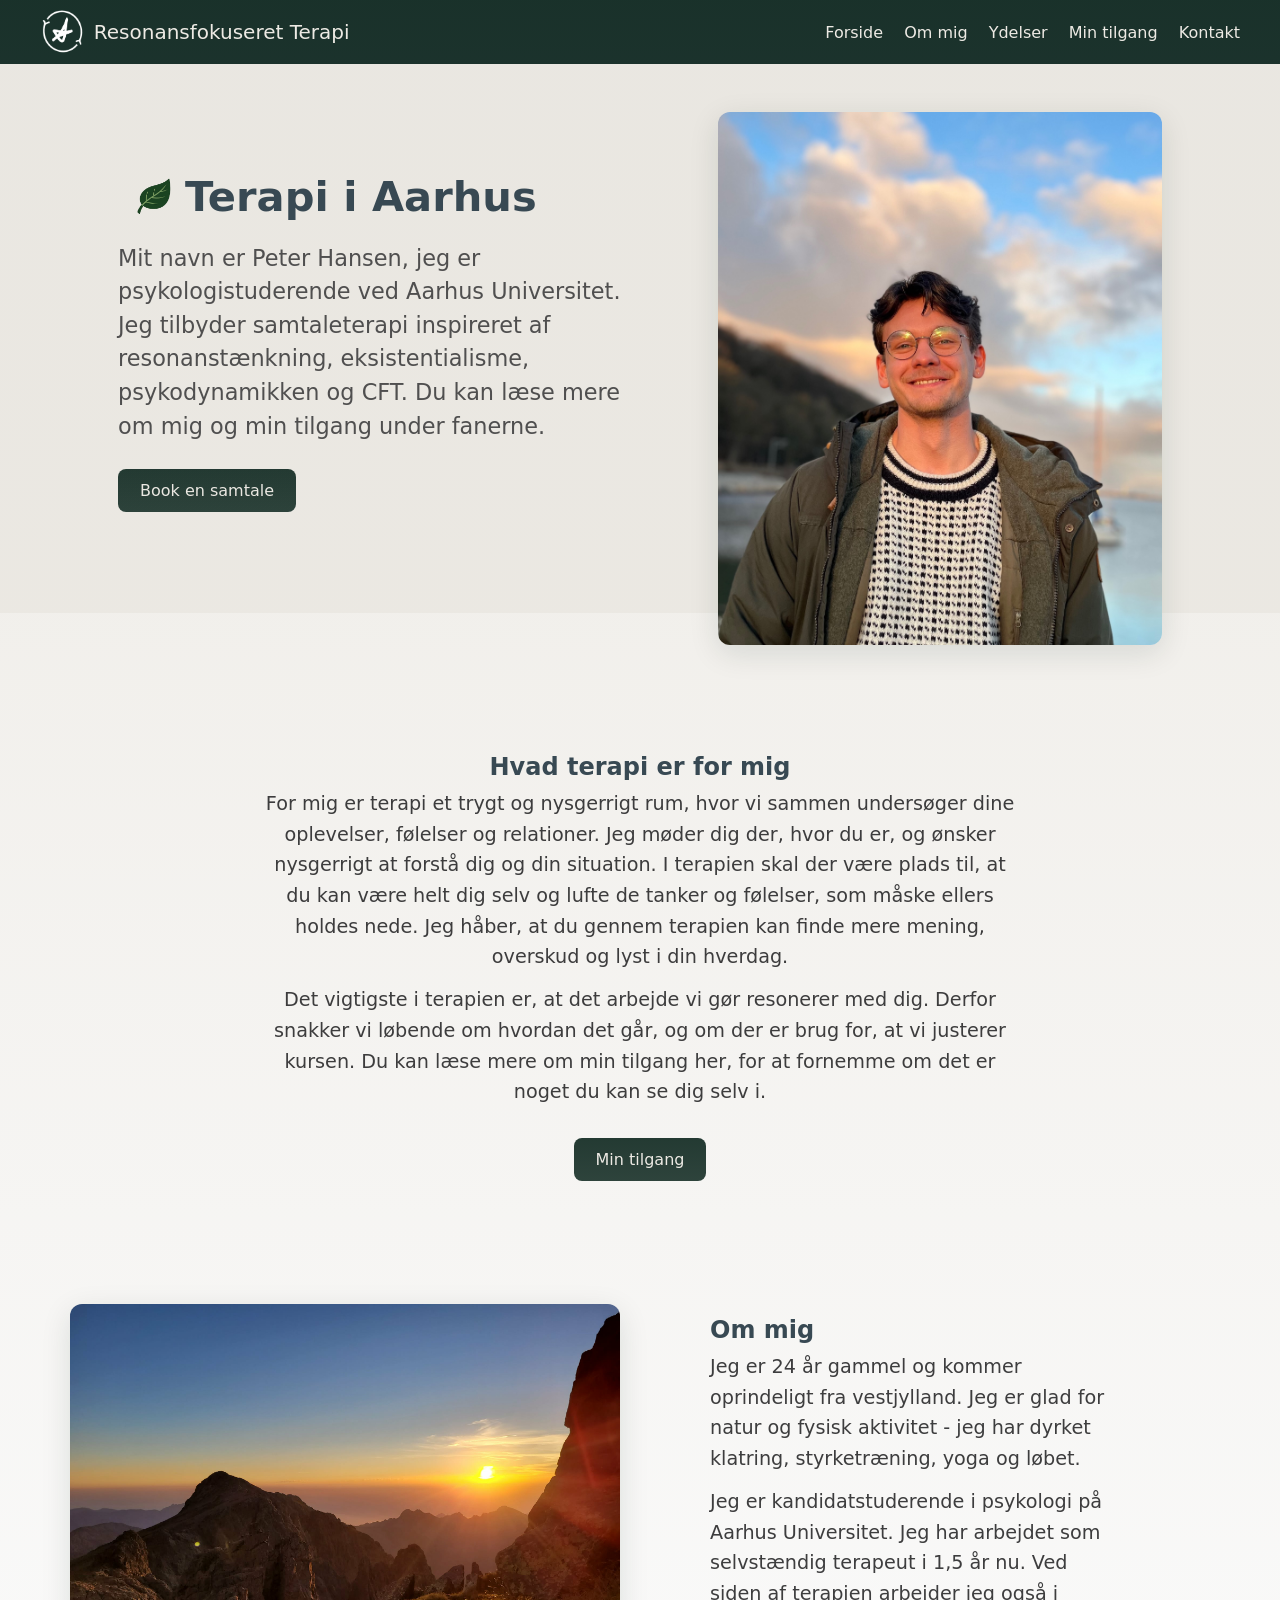
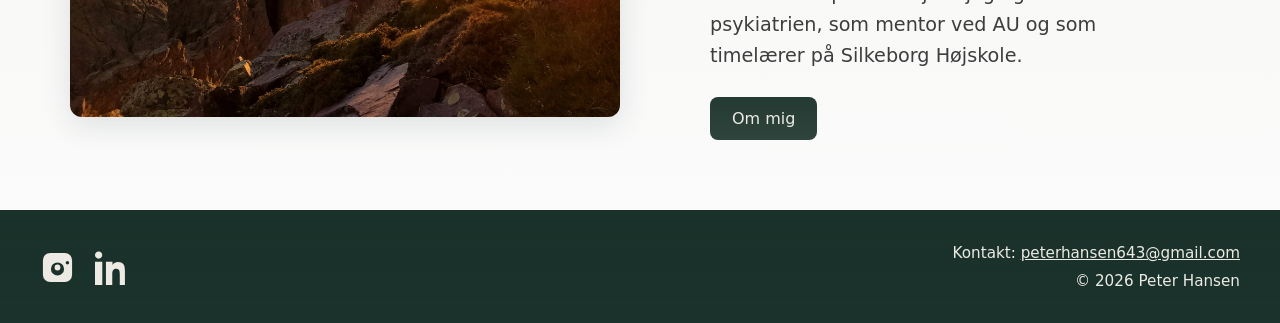
==== commit a936331c: "Justeringer i profilbillede og små tekstændringer" ====
--- a/index.html
+++ b/index.html
@@ -119,7 +119,7 @@
           <a href="contact.html" class="button">Book en samtale</a>
         </div>
         <div class="hero-right">
-          <img src="images/profil.webp" alt="Peter Hansen, terapeut og psykologistuderende i Aarhus" loading="lazy">
+          <img src="images/profil-hero.jpg" alt="Peter Hansen, terapeut og psykologistuderende i Aarhus" loading="lazy">
         </div>
       </div>
     </section>
@@ -139,8 +139,8 @@
         </div>
         <div class="about-right">
           <h2>Om mig</h2>
-          <p>Jeg er 24 år gammel og kommer oprindeligt fra vestjylland. Jeg er glad for natur og fysisk aktivitet - jeg har dyrket klatring, styrketræning, yoga, løbet og så videre.</p>
-          <p>Jeg har en bachelor i psykologi fra Aarhus Universitet, og jeg starter op på kandidaten sommeren 2026. Jeg har arbejdet som selvstændig terapeut i lidt over et år nu. Ved siden af terapien arbejder jeg også som mentor ved AU og som timelærer på Silkeborg Højskole.</p>
+          <p>Jeg er 24 år gammel og kommer oprindeligt fra vestjylland. Jeg er glad for natur og fysisk aktivitet - jeg har dyrket klatring, styrketræning, yoga og løbet.</p>
+          <p>Jeg er kandidatstuderende i psykologi på Aarhus Universitet. Jeg har arbejdet som selvstændig terapeut i 1,5 år nu. Ved siden af terapien arbejder jeg også i psykiatrien, som mentor ved AU og som timelærer på Silkeborg Højskole.</p>
           <a href="about.html" class="button">Om mig</a>
         </div>
       </div>
--- a/style.css
+++ b/style.css
@@ -203,7 +203,7 @@
   .approach-page .approach-intro{margin-top:6px !important}
   .approach-page .approach-photo img{max-width:90% !important;width:90% !important;margin:6px auto 0 !important;display:block !important}
   /* Reduce top spacing above the first h3 inside the services intro on mobile */
-  .services .services-text article h3{margin-top:13px !important}
+  .services .services-text article h2{margin-top:13px !important}
   /* Reduce space above the paragraph that follows the services-intro block */
   .services .services-intro + p{margin-top:1px !important}
   /* On mobile the grid becomes column: prevent the left column's fixed
@@ -223,7 +223,8 @@
 @media (max-width:900px){
   .about-page > h2,
   .about-page > h3,
-  .about-page > p {
+  .about-page > p,
+  .about-page > ul {
     padding-left:18px !important;
     padding-right:18px !important;
     box-sizing:border-box;
@@ -241,6 +242,10 @@
 
 /* Adjust margin-top for paragraphs in the about page */
 .about-page > p{margin-top:8px;}
+
+/* Match list styling to paragraph text on about page */
+.about-page > ul{font-size:1.2rem;line-height:1.6;color:rgba(45,45,46,0.92);margin-bottom:12px;margin-top:8px;margin-left:20px;list-style:disc}
+.about-page ul li{font-size:1.2rem;line-height:1.6;color:rgba(45,45,46,0.92);margin-bottom:8px}
 
 @media (max-width:900px){
   /* Remove the large section padding (inline style) on small screens and
@@ -296,7 +301,7 @@
 /* Layout for the about page intro: 75% text / 25% photo */
 .about-page .about-intro{display:flex;align-items:flex-start;gap:20px;margin-bottom:0;}
 .about-page .about-text{flex:0 0 60%}
-.about-page .about-text p{font-size: 1.3rem;line-height: 1.8rem;}
+.about-page .about-text p{font-size: 1.3rem;line-height: 2rem;}
 .about-page .about-text h1,
 .about-page .about-text h2{font-size: 2.5rem;margin-bottom: 15px;margin-top: 60px;}
 .about-page .about-photo{flex:0 0 40%;display:flex;justify-content:flex-end}
@@ -332,8 +337,8 @@
 }
 
 /* Services page: match about page typography */
-.services h2{font-size:2rem;color:var(--primary);margin-bottom:12px}
-.services h3{font-size:1.5rem;margin-top:35px;margin-bottom:8px;color:var(--primary)}
+.services .services-main-title{font-size:2.5rem;margin-bottom:10px;color:var(--primary)}
+.services h2{font-size:1.5rem;margin-top:35px;margin-bottom:8px;color:var(--primary)}
 .services p{font-size:1.2rem;line-height:1.6;color:rgba(45,45,46,0.92);margin-top:8px;margin-bottom:12px}
 .services ul{max-width:760px;margin:8px 0 18px 0;color:rgba(45,45,46,0.92);line-height:1.6}
 
@@ -402,16 +407,17 @@
 }
 
 /* Larger gap before the second article heading (Korte kurser og workshops) */
-.services article + article h3{margin-top:48px}
+.services article + article h2{margin-top:48px}
 
 @media (max-width:600px){
-  .services h3{font-size:1.12rem}
+  .services h2{font-size:1.12rem}
   .services p{font-size:1rem}
 }
 
 /* Services page: tighten heading spacing and slightly reduce list font-size on mobile */
 @media (max-width:900px){
   /* stronger selectors: match actual DOM structure and ensure rules apply */
+  .services .services-main-title,
   .services .services-text h2{margin-bottom:5px !important}
   .services ul{margin:4px 0 2px 0 !important; padding-left:18px !important}
   .services ul li{font-size:1rem !important}
@@ -421,7 +427,6 @@
 }
 .services-intro{display:flex;align-items:flex-start;gap:20px;margin-top:20px;margin-bottom:26px}
 .services-text{flex:0 0 55%}
-.services-text h2{font-size:2.5rem;margin-bottom:10px;color:var(--primary)}
 .services-text p,.services-text ul{font-size:1.2rem;line-height:1.6;color:rgba(45,45,46,0.92)}
 .services-photo{flex:0 0 45%;display:flex;justify-content:flex-end;padding-top:130px}
 .services-photo img{width:100%;max-width:380px;border-radius:10px;box-shadow:0 8px 24px rgba(18,40,30,0.12);object-fit:cover}
